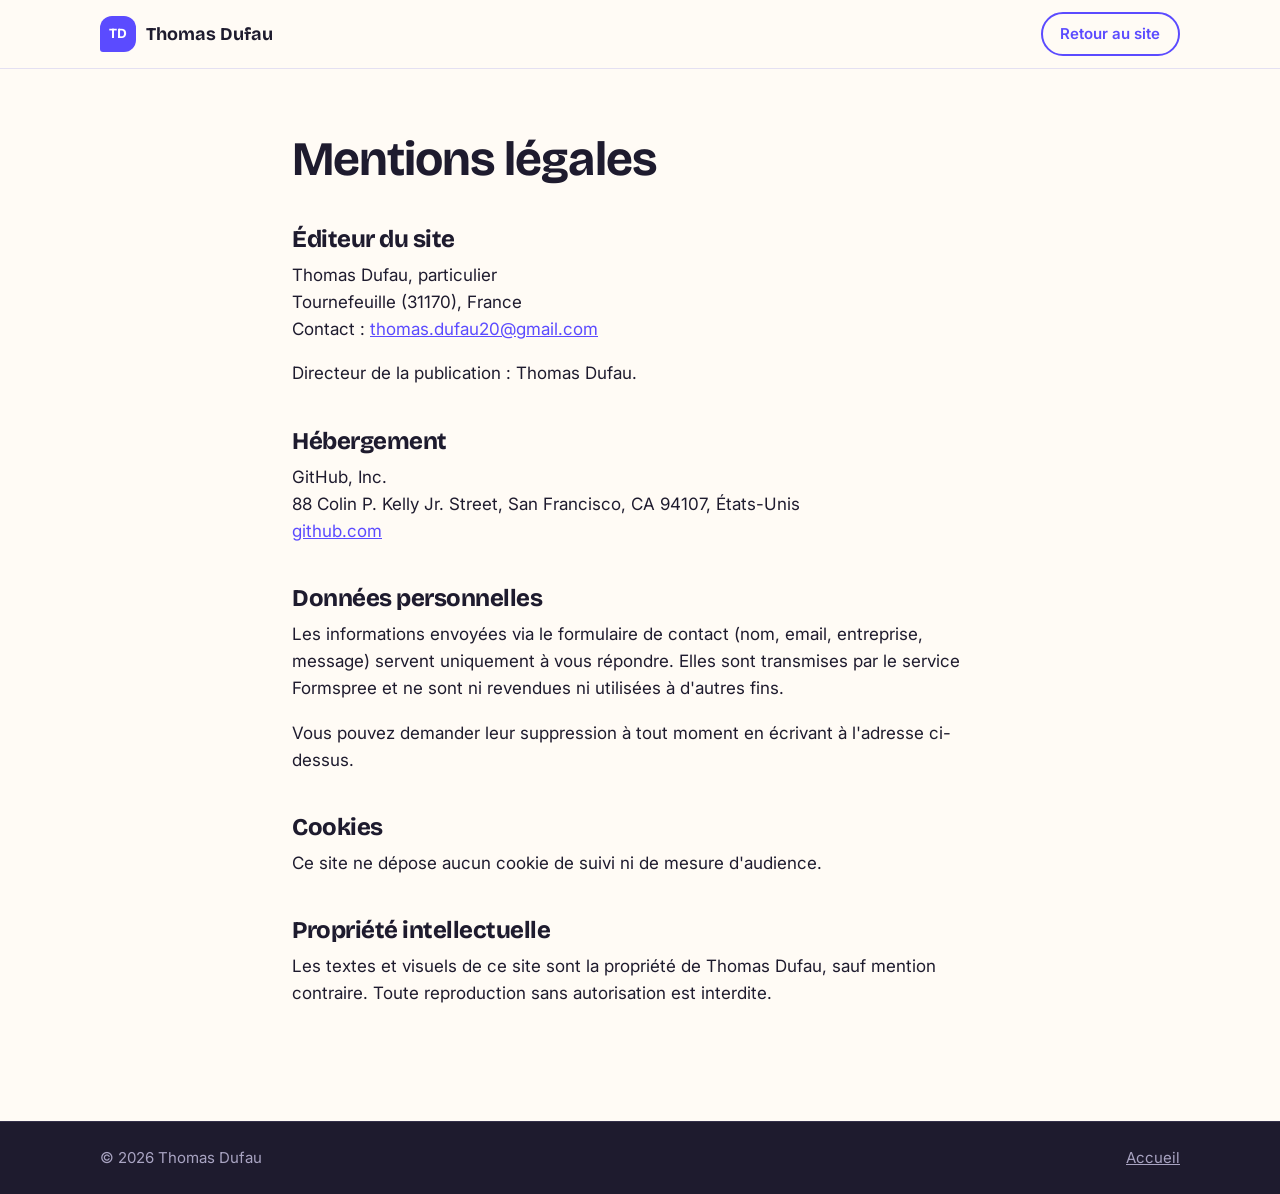
==== mentions-legales.html @ a2beb35a "Première version du portfolio" ====
<!DOCTYPE html>
<html lang="fr">
<head>
  <meta charset="UTF-8">
  <meta name="viewport" content="width=device-width, initial-scale=1.0">
  <title>Mentions légales · Thomas Dufau</title>
  <meta name="robots" content="noindex">
  <link rel="preconnect" href="https://fonts.googleapis.com">
  <link rel="preconnect" href="https://fonts.gstatic.com" crossorigin>
  <link href="https://fonts.googleapis.com/css2?family=Bricolage+Grotesque:opsz,wght@12..96,400..800&family=Inter:wght@400;500;600&display=swap" rel="stylesheet">
  <link rel="stylesheet" href="style.css">
</head>
<body>

  <header class="site-header">
    <div class="wrap header-inner">
      <a class="logo" href="index.html">
        <span class="logo-mark" aria-hidden="true">TD</span>
        <span class="logo-name">Thomas Dufau</span>
      </a>
      <a class="btn btn-small btn-ghost" href="index.html">Retour au site</a>
    </div>
  </header>

  <main class="legal">
    <div class="wrap">
      <h1>Mentions légales</h1>

      <h2>Éditeur du site</h2>
      <p>Thomas Dufau, particulier<br>
      Tournefeuille (31170), France<br>
      Contact : <a href="mailto:thomas.dufau20@gmail.com">thomas.dufau20@gmail.com</a></p>
      <p>Directeur de la publication : Thomas Dufau.</p>

      <h2>Hébergement</h2>
      <p>GitHub, Inc.<br>
      88 Colin P. Kelly Jr. Street, San Francisco, CA 94107, États-Unis<br>
      <a href="https://github.com" target="_blank" rel="noopener">github.com</a></p>

      <h2>Données personnelles</h2>
      <p>Les informations envoyées via le formulaire de contact (nom, email, entreprise, message) servent uniquement à vous répondre. Elles sont transmises par le service Formspree et ne sont ni revendues ni utilisées à d'autres fins.</p>
      <p>Vous pouvez demander leur suppression à tout moment en écrivant à l'adresse ci-dessus.</p>

      <h2>Cookies</h2>
      <p>Ce site ne dépose aucun cookie de suivi ni de mesure d'audience.</p>

      <h2>Propriété intellectuelle</h2>
      <p>Les textes et visuels de ce site sont la propriété de Thomas Dufau, sauf mention contraire. Toute reproduction sans autorisation est interdite.</p>
    </div>
  </main>

  <footer class="site-footer">
    <div class="wrap footer-inner">
      <p>© 2026 Thomas Dufau</p>
      <a href="index.html">Accueil</a>
    </div>
  </footer>

</body>
</html>
---- style.css ----
/* =========================================
   1. Variables : couleurs, polices, tailles
   ========================================= */
:root {
  --fond: #FFFBF5;
  --fond-teinte: #F3F0FF;
  --encre: #1E1B2E;
  --encre-douce: #514D66;
  --violet: #5B4BFF;
  --violet-fonce: #4535E0;
  --corail: #FF6B5B;
  --soleil: #FFC93C;
  --turquoise: #2EC4B6;
  --trait: #E4E0F2;

  --police-titre: "Bricolage Grotesque", "Avenir Next", system-ui, sans-serif;
  --police-texte: "Inter", system-ui, -apple-system, sans-serif;

  --largeur: 1120px;
  --rayon: 14px;
}

/* =========================================
   2. Bases
   ========================================= */
*, *::before, *::after { box-sizing: border-box; }

html { scroll-behavior: smooth; scroll-padding-top: 5rem; }

body {
  margin: 0;
  background: var(--fond);
  color: var(--encre);
  font-family: var(--police-texte);
  font-size: 1.0625rem;
  line-height: 1.6;
  -webkit-font-smoothing: antialiased;
}

h1, h2, h3, h4 {
  font-family: var(--police-titre);
  line-height: 1.1;
  margin: 0 0 0.5em;
}

h2 {
  font-size: clamp(2rem, 4vw, 2.75rem);
  font-weight: 750;
  letter-spacing: -0.02em;
  margin-bottom: 1.25em;
}

p { margin: 0 0 1em; }

a { color: var(--violet); }

img { max-width: 100%; display: block; }

:focus-visible {
  outline: 3px solid var(--violet);
  outline-offset: 3px;
  border-radius: 4px;
}

.wrap {
  width: 100%;
  max-width: var(--largeur);
  margin: 0 auto;
  padding: 0 1.25rem;
}

.visually-hidden {
  position: absolute;
  width: 1px; height: 1px;
  overflow: hidden;
  clip: rect(0 0 0 0);
  white-space: nowrap;
}

.skip-link {
  position: absolute;
  left: 1rem; top: -3rem;
  background: var(--encre);
  color: #fff;
  padding: 0.5rem 1rem;
  border-radius: 8px;
  z-index: 100;
}
.skip-link:focus { top: 1rem; }

/* =========================================
   3. Boutons
   ========================================= */
.btn {
  display: inline-block;
  background: var(--violet);
  color: #fff;
  font-family: var(--police-texte);
  font-weight: 600;
  font-size: 1rem;
  text-decoration: none;
  padding: 0.85rem 1.5rem;
  border: 2px solid var(--violet);
  border-radius: 999px;
  cursor: pointer;
  transition: background 0.2s, color 0.2s;
}
.btn:hover { background: var(--violet-fonce); border-color: var(--violet-fonce); }

.btn-ghost { background: transparent; color: var(--violet); }
.btn-ghost:hover { background: var(--violet); color: #fff; }

.btn-small { padding: 0.5rem 1.1rem; font-size: 0.9375rem; }

/* =========================================
   4. En-tête et menu
   ========================================= */
.site-header {
  position: sticky;
  top: 0;
  z-index: 50;
  background: rgba(255, 251, 245, 0.92);
  backdrop-filter: blur(8px);
  border-bottom: 1px solid var(--trait);
}

.header-inner {
  display: flex;
  align-items: center;
  justify-content: space-between;
  height: 4.25rem;
}

.logo {
  display: flex;
  align-items: center;
  gap: 0.6rem;
  text-decoration: none;
  color: var(--encre);
  font-family: var(--police-titre);
  font-weight: 700;
  font-size: 1.125rem;
}

.logo-mark {
  display: grid;
  place-items: center;
  width: 2.25rem; height: 2.25rem;
  background: var(--violet);
  color: #fff;
  font-size: 0.875rem;
  border-radius: 12px 12px 12px 3px; /* forme de bulle */
}

.nav { display: flex; align-items: center; gap: 1.75rem; }
.nav a:not(.btn) {
  color: var(--encre);
  text-decoration: none;
  font-weight: 500;
  font-size: 0.9375rem;
}
.nav a:not(.btn):hover { color: var(--violet); }

.nav-toggle { display: none; }

/* =========================================
   5. Accueil (hero)
   ========================================= */
.hero { padding: 5rem 0 6rem; overflow: hidden; }

.hero-inner {
  display: grid;
  grid-template-columns: 1.25fr 1fr;
  gap: 3rem;
  align-items: center;
}

.hero-intro {
  font-weight: 500;
  color: var(--encre-douce);
}

.hero h1 {
  font-size: clamp(2.6rem, 6vw, 4.5rem);
  font-weight: 800;
  letter-spacing: -0.035em;
  line-height: 1.02;
  margin-bottom: 1.5rem;
  max-width: 14ch;
}

.hero-sub {
  font-size: 1.1875rem;
  color: var(--encre-douce);
  max-width: 34rem;
  margin-bottom: 2rem;
}

.hero-actions { display: flex; flex-wrap: wrap; gap: 0.75rem; }

/* Les bulles de chiffres : l'élément marquant du site */
.bubbles {
  list-style: none;
  margin: 0;
  padding: 0;
  display: grid;
  grid-template-columns: 1fr 1fr;
  gap: 1.1rem;
}

/* Chaque bulle a 3 mouvements indépendants :
   - scale : l'apparition au chargement (pop)
   - translate : le flottement léger quand la page est immobile (float)
   - rotate : l'angle de base + la rotation pilotée par le scroll (script.js) */
.bubble {
  --angle: 0deg;    /* inclinaison de départ */
  --decalage: 0rem; /* décalage vertical de départ */
  --sens: 1;        /* sens de rotation au scroll : 1 ou -1 */
  position: relative;
  padding: 1.4rem 1.4rem 1.5rem;
  font-weight: 500;
  font-size: 1rem;
  line-height: 1.35;
  border-radius: 26px 26px 26px 6px;
  translate: 0 var(--decalage);
  rotate: calc(var(--angle) + var(--scroll-rotation, 0deg) * var(--sens));
  animation:
    pop 0.55s cubic-bezier(.2, 1.4, .4, 1) both,
    float 5s ease-in-out infinite alternate;
}

.bubble strong {
  display: block;
  font-family: var(--police-titre);
  font-size: clamp(2.5rem, 5vw, 3.5rem);
  font-weight: 800;
  line-height: 1;
  letter-spacing: -0.03em;
  margin-bottom: 0.35rem;
}

/* Le 2e délai concerne le flottement : décalé pour que les bulles ne bougent pas en même temps */
.bubble-violet { background: var(--violet); color: #fff; --angle: -3deg; animation-delay: 0.15s, 0s; }
.bubble-sun    { background: var(--soleil); color: var(--encre); --angle: 2deg; --decalage: 1.75rem; --sens: -1; border-radius: 26px 26px 6px 26px; animation-delay: 0.3s, -1.8s; }
.bubble-coral  { background: var(--corail); color: var(--encre); --angle: 2.5deg; --sens: -1; animation-delay: 0.45s, -3.1s; }
.bubble-teal   { background: var(--turquoise); color: var(--encre); --angle: -2deg; --decalage: 1.75rem; border-radius: 26px 26px 6px 26px; animation-delay: 0.6s, -4.2s; }

@keyframes pop {
  from { opacity: 0; scale: 0.6; }
  to   { opacity: 1; scale: 1; }
}

@keyframes float {
  from { translate: 0 var(--decalage); }
  to   { translate: 0 calc(var(--decalage) - 10px); }
}

/* =========================================
   6. Sections
   ========================================= */
.section { padding: 6rem 0; }
.section-tint { background: var(--fond-teinte); }

/* À propos */
.about {
  display: grid;
  grid-template-columns: 280px 1fr;
  gap: 4rem;
  align-items: start;
}

.about-photo {
  aspect-ratio: 1;
  padding: 18px;
  background: var(--soleil);
  border-radius: 40px 40px 40px 8px; /* forme de bulle, comme dans l'accueil */
  transform: rotate(-2deg);
}
.about-photo img {
  width: 100%;
  height: 100%;
  object-fit: cover;
  border-radius: 50%;
  transform: rotate(2deg);
}

.about-text { max-width: 38rem; }
.about-text h2 { margin-bottom: 0.75em; }

/* Compétences */
.skills {
  display: grid;
  grid-template-columns: repeat(3, 1fr);
  gap: 3rem;
}

.skill-group h3 {
  display: flex;
  align-items: center;
  gap: 0.6rem;
  font-size: 1.375rem;
  font-weight: 700;
  margin-bottom: 1rem;
}
.skill-group h3:not(:first-child) { margin-top: 2rem; }

.skill-group ul { list-style: none; margin: 0; padding: 0; }
.skill-group ul:not(.tags) li {
  padding: 0.6rem 0;
  border-bottom: 1px solid var(--trait);
}

.dot {
  width: 0.85rem; height: 0.85rem;
  border-radius: 50% 50% 50% 2px;
  flex-shrink: 0;
}
.dot-violet { background: var(--violet); }
.dot-coral  { background: var(--corail); }
.dot-teal   { background: var(--turquoise); }
.dot-sun    { background: var(--soleil); }

.tags { display: flex; flex-wrap: wrap; gap: 0.5rem; }
.tags li {
  background: #fff;
  border: 1px solid var(--trait);
  padding: 0.35rem 0.9rem;
  border-radius: 999px;
  font-weight: 500;
  font-size: 0.9375rem;
}

/* Réalisations (en attente) */
.empty-state {
  border: 2px dashed var(--trait);
  border-radius: 28px 28px 28px 6px;
  padding: 3rem 2rem;
  text-align: center;
}
.empty-state p { color: var(--encre-douce); margin-bottom: 0.4rem; }
.empty-state p:first-child { font-family: var(--police-titre); font-size: 1.5rem; font-weight: 700; color: var(--encre); }
.empty-state .btn { margin-top: 1.25rem; }

/* Parcours */
.timeline-grid {
  display: grid;
  grid-template-columns: 1.4fr 1fr;
  gap: 4rem;
}

.timeline-title {
  font-size: 1.5rem;
  font-weight: 700;
  margin-bottom: 1.5rem;
}

.timeline {
  list-style: none;
  margin: 0;
  padding: 0 0 0 1.75rem;
  border-left: 3px solid var(--trait);
}

.timeline > li { position: relative; padding-bottom: 2.25rem; }
.timeline > li:last-child { padding-bottom: 0; }

.timeline > li::before {
  content: "";
  position: absolute;
  left: calc(-1.75rem - 9px);
  top: 0.3rem;
  width: 15px; height: 15px;
  background: var(--violet);
  border: 3px solid var(--fond-teinte);
  border-radius: 50%;
}
.timeline > li:first-child::before { background: var(--corail); }

.timeline-date {
  font-size: 0.875rem;
  font-weight: 600;
  color: var(--violet);
  margin-bottom: 0.25rem;
}

.timeline h4 { font-size: 1.25rem; font-weight: 700; margin-bottom: 0.2rem; }

.timeline-org { color: var(--encre-douce); margin-bottom: 0.6rem; }

.timeline ul { margin: 0; padding-left: 1.1rem; color: var(--encre-douce); font-size: 0.975rem; }
.timeline ul li { margin-bottom: 0.25rem; }

/* Contact */
.contact { background: var(--encre); color: #fff; }

.contact-inner {
  display: grid;
  grid-template-columns: 1fr 1.1fr;
  gap: 4rem;
  align-items: start;
}

.contact h2 { color: #fff; margin-bottom: 0.6em; }
.contact-text p { color: #CFCBE3; font-size: 1.125rem; max-width: 26rem; }

.contact-links { list-style: none; padding: 0; margin: 2rem 0 0; }
.contact-links li { margin-bottom: 0.75rem; }
.contact-links a { color: var(--soleil); font-weight: 600; }

.contact-form {
  background: #fff;
  color: var(--encre);
  padding: 2rem;
  border-radius: 28px 28px 28px 6px;
}

.field { margin-bottom: 1.1rem; }
.field label { display: block; font-weight: 600; font-size: 0.9375rem; margin-bottom: 0.35rem; }
.optional { font-weight: 400; color: var(--encre-douce); }

.field input,
.field textarea {
  width: 100%;
  font: inherit;
  color: var(--encre);
  background: var(--fond);
  border: 2px solid var(--trait);
  border-radius: 10px;
  padding: 0.7rem 0.85rem;
}
.field input:focus,
.field textarea:focus { outline: none; border-color: var(--violet); }

.form-status { margin: 1rem 0 0; font-weight: 600; }
.form-status.ok { color: #13897E; }
.form-status.erreur { color: #D23B2B; }

/* Pied de page */
.site-footer { background: var(--encre); color: #A9A4C2; border-top: 1px solid #34304A; }
.footer-inner {
  display: flex;
  justify-content: space-between;
  align-items: center;
  padding-top: 1.5rem;
  padding-bottom: 1.5rem;
  font-size: 0.9375rem;
}
.footer-inner p { margin: 0; }
.footer-inner a { color: #A9A4C2; }

/* =========================================
   7. Mentions légales (page secondaire)
   ========================================= */
.legal { padding: 4rem 0 6rem; }
.legal .wrap { max-width: 46rem; }
.legal h1 { font-size: clamp(2.2rem, 5vw, 3rem); letter-spacing: -0.02em; margin-bottom: 1.5rem; }
.legal h2 { font-size: 1.5rem; margin: 2.5rem 0 0.6rem; }

/* =========================================
   8. Tablette et mobile
   ========================================= */
@media (max-width: 900px) {
  .hero { padding: 3rem 0 4.5rem; }
  .hero-inner { grid-template-columns: 1fr; gap: 3rem; }
  .bubbles { max-width: 30rem; }
  .about { grid-template-columns: 1fr; gap: 2rem; }
  .about-photo { width: 200px; padding: 14px; }
  .skills { grid-template-columns: 1fr 1fr; }
  .timeline-grid { grid-template-columns: 1fr; gap: 3rem; }
  .contact-inner { grid-template-columns: 1fr; gap: 2.5rem; }
}

@media (max-width: 760px) {
  .nav-toggle {
    display: grid;
    place-items: center;
    width: 2.75rem; height: 2.75rem;
    background: none;
    border: 0;
    cursor: pointer;
  }
  .nav-toggle-bar,
  .nav-toggle-bar::before,
  .nav-toggle-bar::after {
    display: block;
    width: 22px; height: 2px;
    background: var(--encre);
    border-radius: 2px;
    transition: transform 0.2s;
  }
  .nav-toggle-bar { position: relative; }
  .nav-toggle-bar::before,
  .nav-toggle-bar::after { content: ""; position: absolute; left: 0; }
  .nav-toggle-bar::before { top: -7px; }
  .nav-toggle-bar::after { top: 7px; }

  .nav-toggle[aria-expanded="true"] .nav-toggle-bar { background: transparent; }
  .nav-toggle[aria-expanded="true"] .nav-toggle-bar::before { transform: translateY(7px) rotate(45deg); }
  .nav-toggle[aria-expanded="true"] .nav-toggle-bar::after { transform: translateY(-7px) rotate(-45deg); }

  .nav {
    display: none;
    position: absolute;
    top: 4.25rem; left: 0; right: 0;
    flex-direction: column;
    align-items: flex-start;
    gap: 0;
    background: var(--fond);
    border-bottom: 1px solid var(--trait);
    padding: 0.5rem 1.25rem 1.25rem;
  }
  .nav.is-open { display: flex; }
  .nav a:not(.btn) { padding: 0.8rem 0; width: 100%; font-size: 1.0625rem; }
  .nav .btn { margin-top: 0.75rem; }

  .section { padding: 4.5rem 0; }
  .skills { grid-template-columns: 1fr; gap: 2.25rem; }
  .contact-form { padding: 1.5rem; }
  .footer-inner { flex-direction: column; gap: 0.5rem; }
}

@media (max-width: 420px) {
  .bubble { padding: 1.1rem 1rem 1.2rem; font-size: 0.9375rem; }
}

/* Respect des préférences « réduire les animations » */
@media (prefers-reduced-motion: reduce) {
  html { scroll-behavior: auto; }
  .bubble { animation: none; rotate: var(--angle); }
}
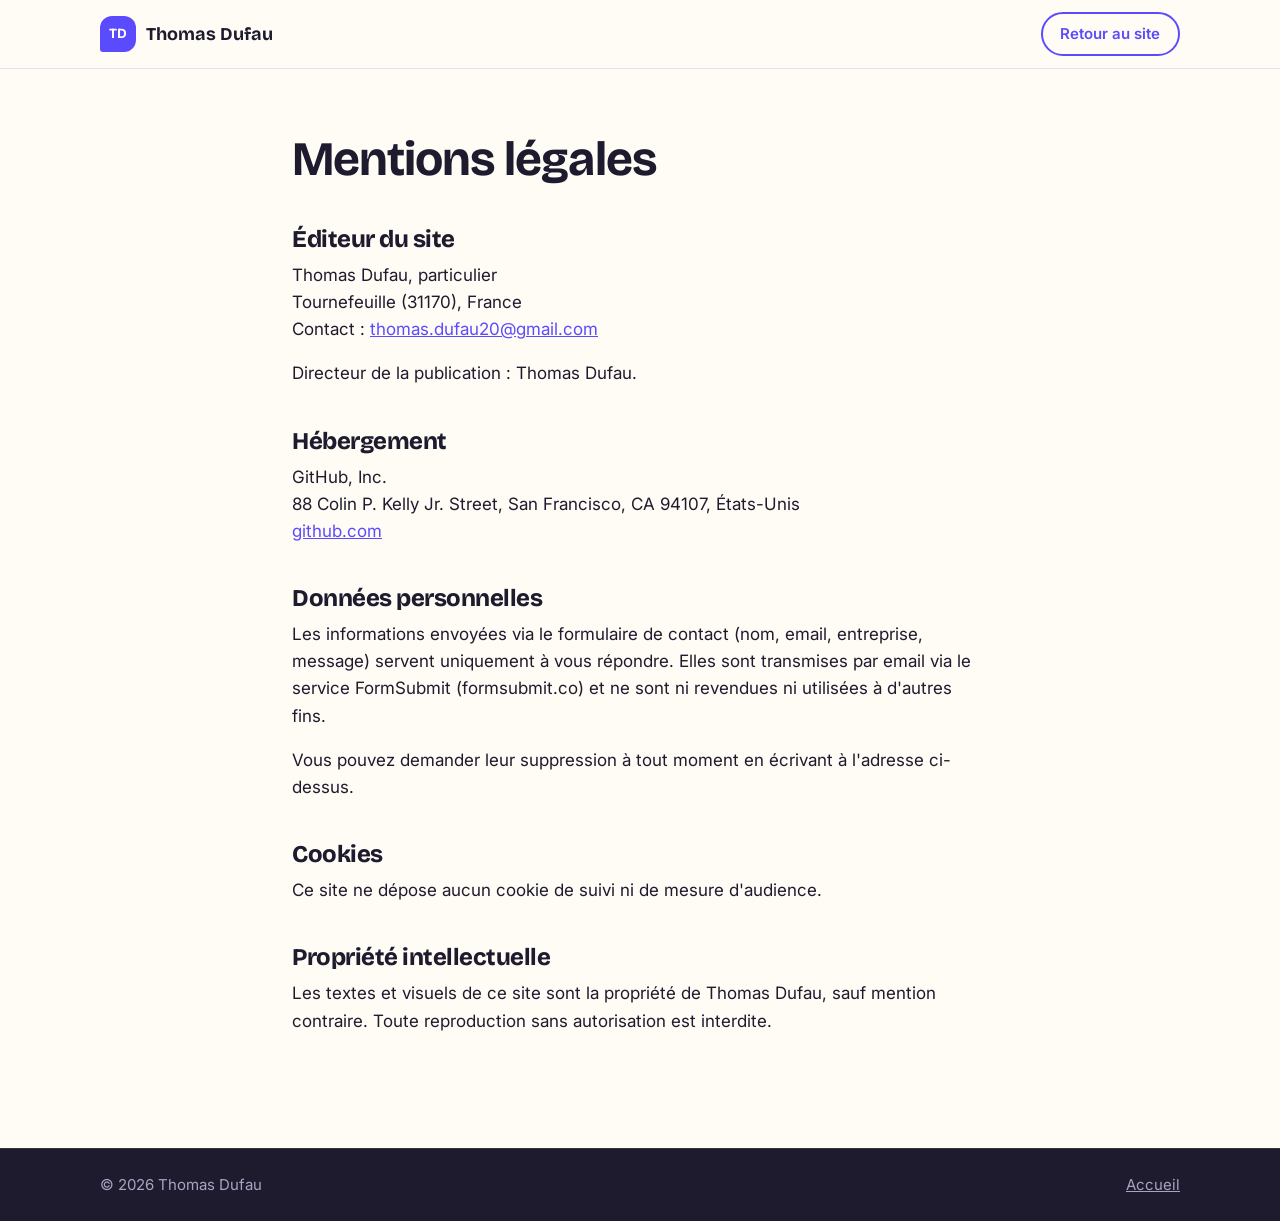
==== commit df4afc2a: "CV, textes, outils, LinkedIn et formulaire par email - Ajout du CV PDF (titre : Chef de projet Commu" ====
--- a/mentions-legales.html
+++ b/mentions-legales.html
@@ -38,7 +38,7 @@
       <a href="https://github.com" target="_blank" rel="noopener">github.com</a></p>
 
       <h2>Données personnelles</h2>
-      <p>Les informations envoyées via le formulaire de contact (nom, email, entreprise, message) servent uniquement à vous répondre. Elles sont transmises par le service Formspree et ne sont ni revendues ni utilisées à d'autres fins.</p>
+      <p>Les informations envoyées via le formulaire de contact (nom, email, entreprise, message) servent uniquement à vous répondre. Elles sont transmises par email via le service FormSubmit (formsubmit.co) et ne sont ni revendues ni utilisées à d'autres fins.</p>
       <p>Vous pouvez demander leur suppression à tout moment en écrivant à l'adresse ci-dessus.</p>
 
       <h2>Cookies</h2>
--- a/style.css
+++ b/style.css
@@ -286,6 +286,7 @@
 
 .about-text { max-width: 38rem; }
 .about-text h2 { margin-bottom: 0.75em; }
+.about-text strong { font-weight: 650; }
 
 /* Compétences */
 .skills {
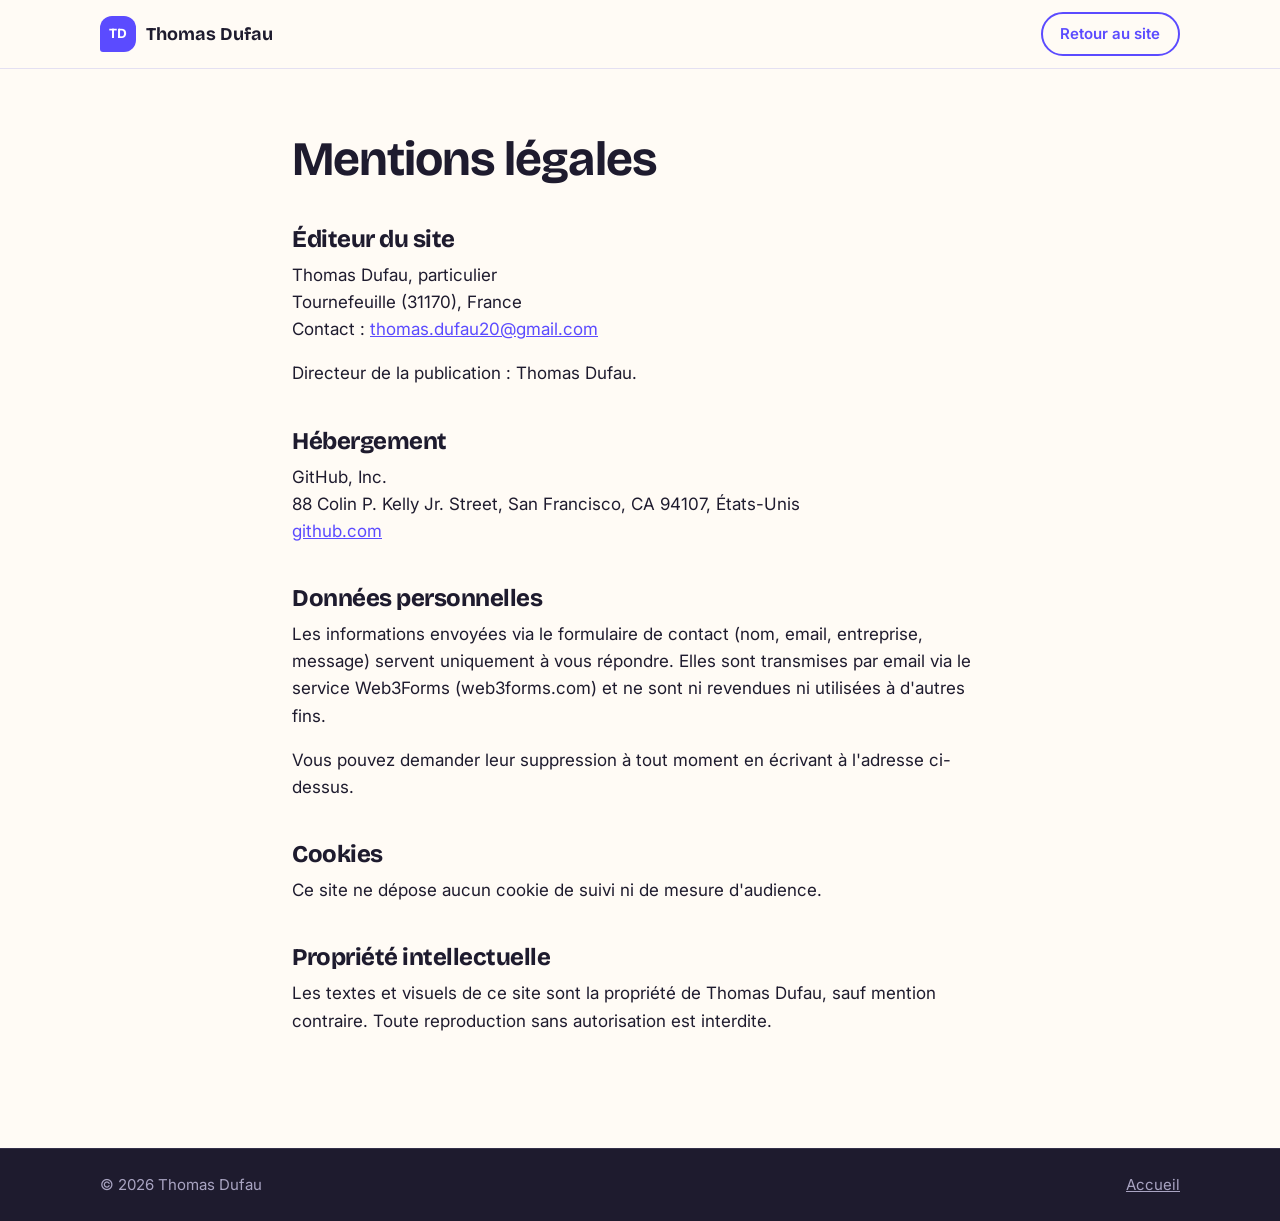
==== commit 0aae5c19: "Formulaire : passage de FormSubmit (hors service) à Web3Forms Co-Authored-By: Claude Opus 5.5 <norep" ====
--- a/mentions-legales.html
+++ b/mentions-legales.html
@@ -38,7 +38,7 @@
       <a href="https://github.com" target="_blank" rel="noopener">github.com</a></p>
 
       <h2>Données personnelles</h2>
-      <p>Les informations envoyées via le formulaire de contact (nom, email, entreprise, message) servent uniquement à vous répondre. Elles sont transmises par email via le service FormSubmit (formsubmit.co) et ne sont ni revendues ni utilisées à d'autres fins.</p>
+      <p>Les informations envoyées via le formulaire de contact (nom, email, entreprise, message) servent uniquement à vous répondre. Elles sont transmises par email via le service Web3Forms (web3forms.com) et ne sont ni revendues ni utilisées à d'autres fins.</p>
       <p>Vous pouvez demander leur suppression à tout moment en écrivant à l'adresse ci-dessus.</p>
 
       <h2>Cookies</h2>
--- a/style.css
+++ b/style.css
@@ -404,9 +404,13 @@
 .contact h2 { color: #fff; margin-bottom: 0.6em; }
 .contact-text p { color: #CFCBE3; font-size: 1.125rem; max-width: 26rem; }
 
-.contact-links { list-style: none; padding: 0; margin: 2rem 0 0; }
-.contact-links li { margin-bottom: 0.75rem; }
-.contact-links a { color: var(--soleil); font-weight: 600; }
+.contact-links { display: flex; flex-wrap: wrap; gap: 0.75rem; margin-top: 2rem; }
+
+/* Boutons adaptés au fond sombre de la section contact */
+.btn-sun { background: var(--soleil); border-color: var(--soleil); color: var(--encre); }
+.btn-sun:hover { background: #FFD966; border-color: #FFD966; }
+.btn-ghost-light { background: transparent; border-color: #fff; color: #fff; }
+.btn-ghost-light:hover { background: #fff; color: var(--encre); }
 
 .contact-form {
   background: #fff;
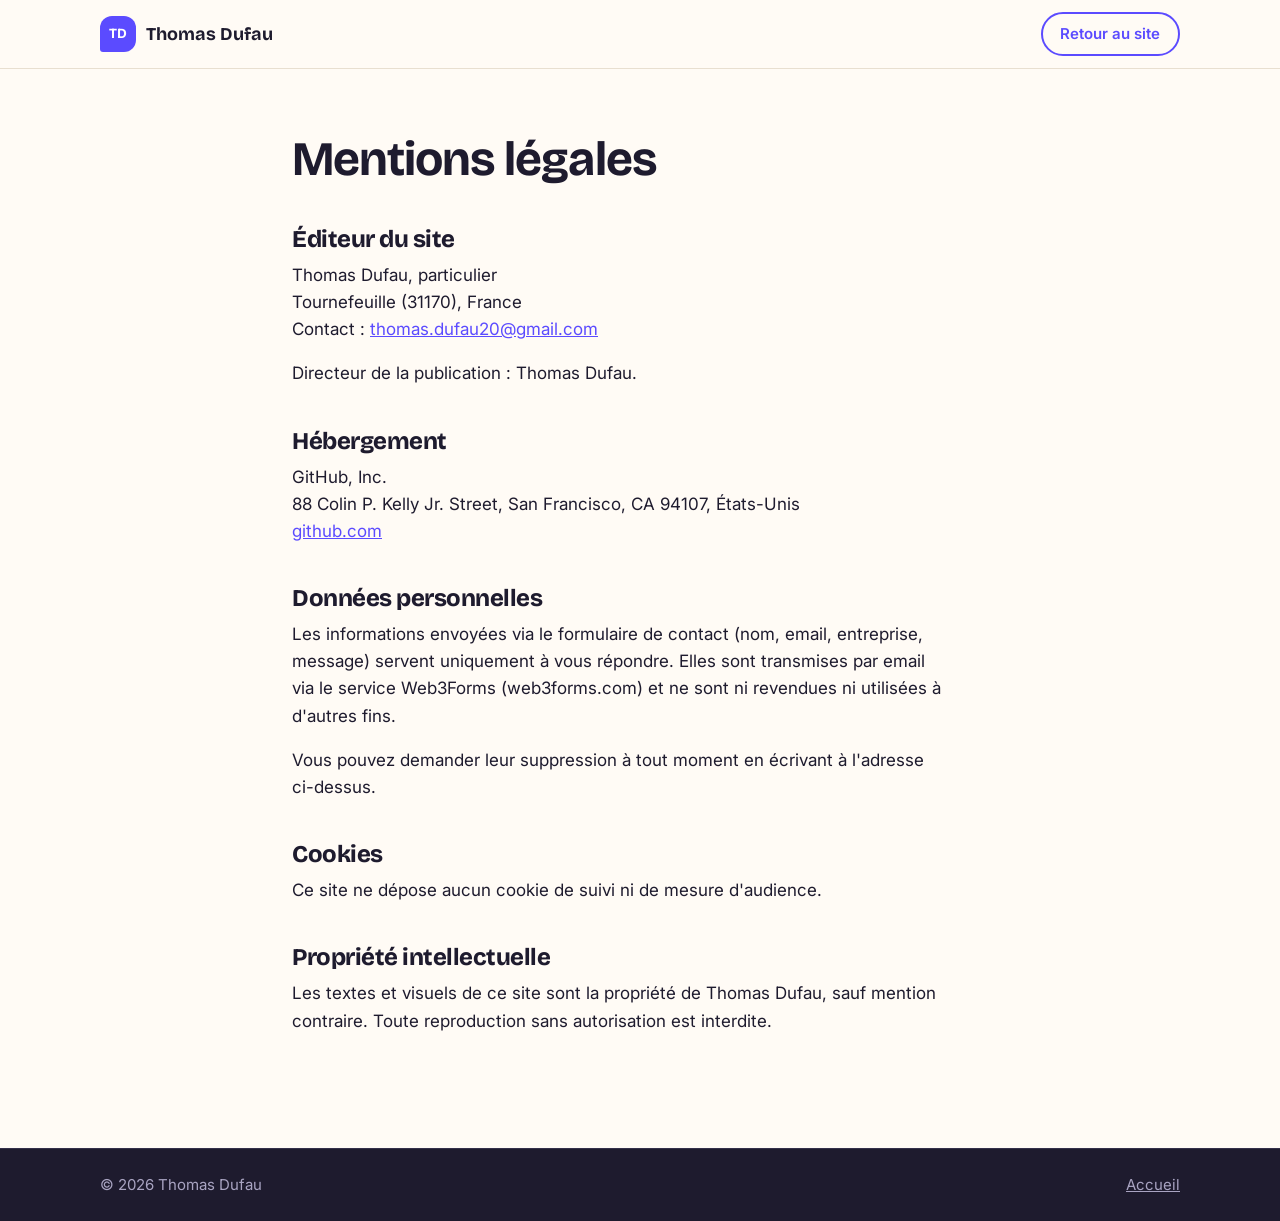
==== commit 0dc52152: "Passe UI/UX : formulaire actif et validé, menu accessible, contrastes, rubrique active - Clé Web3For" ====
--- a/mentions-legales.html
+++ b/mentions-legales.html
@@ -5,10 +5,16 @@
   <meta name="viewport" content="width=device-width, initial-scale=1.0">
   <title>Mentions légales · Thomas Dufau</title>
   <meta name="robots" content="noindex">
+
+  <!-- Icône d'onglet (favicon) -->
+  <link rel="icon" href="favicon.svg" type="image/svg+xml">
+  <link rel="icon" href="favicon-32.png" sizes="32x32" type="image/png">
+  <link rel="apple-touch-icon" href="apple-touch-icon.png">
+  <meta name="theme-color" content="#5B4BFF">
   <link rel="preconnect" href="https://fonts.googleapis.com">
   <link rel="preconnect" href="https://fonts.gstatic.com" crossorigin>
   <link href="https://fonts.googleapis.com/css2?family=Bricolage+Grotesque:opsz,wght@12..96,400..800&family=Inter:wght@400;500;600&display=swap" rel="stylesheet">
-  <link rel="stylesheet" href="style.css">
+  <link rel="stylesheet" href="style.css?v=202611221200">
 </head>
 <body>
 
--- a/style.css
+++ b/style.css
@@ -3,7 +3,7 @@
    ========================================= */
 :root {
   --fond: #FFFBF5;
-  --fond-teinte: #F3F0FF;
+  --fond-teinte: #F6EFE3;
   --encre: #1E1B2E;
   --encre-douce: #514D66;
   --violet: #5B4BFF;
@@ -11,7 +11,10 @@
   --corail: #FF6B5B;
   --soleil: #FFC93C;
   --turquoise: #2EC4B6;
-  --trait: #E4E0F2;
+  --trait: #E8DFD0;
+  --trait-champ: #857D93; /* bord des champs : contraste 3:1 minimum */
+  --erreur: #B42318;
+  --succes: #0F766E;
 
   --police-titre: "Bricolage Grotesque", "Avenir Next", system-ui, sans-serif;
   --police-texte: "Inter", system-ui, -apple-system, sans-serif;
@@ -41,6 +44,7 @@
   font-family: var(--police-titre);
   line-height: 1.1;
   margin: 0 0 0.5em;
+  text-wrap: balance; /* évite un mot tout seul en fin de titre */
 }
 
 h2 {
@@ -50,7 +54,7 @@
   margin-bottom: 1.25em;
 }
 
-p { margin: 0 0 1em; }
+p { margin: 0 0 1em; text-wrap: pretty; }
 
 a { color: var(--violet); }
 
@@ -103,9 +107,11 @@
   border: 2px solid var(--violet);
   border-radius: 999px;
   cursor: pointer;
-  transition: background 0.2s, color 0.2s;
+  transition: background 0.2s, color 0.2s, border-color 0.2s, transform 0.15s;
 }
 .btn:hover { background: var(--violet-fonce); border-color: var(--violet-fonce); }
+.btn:active { transform: scale(0.97); }
+.btn[disabled] { opacity: 0.7; cursor: progress; transform: none; }
 
 .btn-ghost { background: transparent; color: var(--violet); }
 .btn-ghost:hover { background: var(--violet); color: #fff; }
@@ -158,8 +164,13 @@
   text-decoration: none;
   font-weight: 500;
   font-size: 0.9375rem;
+  text-underline-offset: 0.35em;
+  text-decoration-thickness: 2px;
+  transition: color 0.2s;
 }
 .nav a:not(.btn):hover { color: var(--violet); }
+/* Rubrique en cours de lecture (mise à jour par script.js) */
+.nav a[aria-current="true"] { color: var(--violet); text-decoration: underline; }
 
 .nav-toggle { display: none; }
 
@@ -175,18 +186,34 @@
   align-items: center;
 }
 
-.hero-intro {
-  font-weight: 500;
-  color: var(--encre-douce);
-}
-
-.hero h1 {
-  font-size: clamp(2.6rem, 6vw, 4.5rem);
+.hero-title { margin-bottom: 1.5rem; }
+
+.hero-name {
+  display: block;
+  font-size: clamp(2.75rem, 6.5vw, 5rem);
   font-weight: 800;
   letter-spacing: -0.035em;
-  line-height: 1.02;
-  margin-bottom: 1.5rem;
-  max-width: 14ch;
+  line-height: 1;
+}
+
+.hero-role {
+  display: block;
+  margin-top: 0.6rem;
+  font-size: clamp(1.375rem, 2.6vw, 1.875rem);
+  font-weight: 700;
+  letter-spacing: -0.015em;
+  color: var(--violet);
+}
+
+.hero-promise {
+  font-family: var(--police-titre);
+  font-size: clamp(1.25rem, 2.2vw, 1.5rem);
+  font-weight: 600;
+  line-height: 1.3;
+  letter-spacing: -0.01em;
+  max-width: 30ch;
+  text-wrap: balance;
+  margin-bottom: 1rem;
 }
 
 .hero-sub {
@@ -208,9 +235,8 @@
   gap: 1.1rem;
 }
 
-/* Chaque bulle a 3 mouvements indépendants :
+/* Chaque bulle a 2 mouvements indépendants :
    - scale : l'apparition au chargement (pop)
-   - translate : le flottement léger quand la page est immobile (float)
    - rotate : l'angle de base + la rotation pilotée par le scroll (script.js) */
 .bubble {
   --angle: 0deg;    /* inclinaison de départ */
@@ -224,9 +250,7 @@
   border-radius: 26px 26px 26px 6px;
   translate: 0 var(--decalage);
   rotate: calc(var(--angle) + var(--scroll-rotation, 0deg) * var(--sens));
-  animation:
-    pop 0.55s cubic-bezier(.2, 1.4, .4, 1) both,
-    float 5s ease-in-out infinite alternate;
+  animation: pop 0.55s cubic-bezier(.2, 1.4, .4, 1) both;
 }
 
 .bubble strong {
@@ -239,21 +263,16 @@
   margin-bottom: 0.35rem;
 }
 
-/* Le 2e délai concerne le flottement : décalé pour que les bulles ne bougent pas en même temps */
-.bubble-violet { background: var(--violet); color: #fff; --angle: -3deg; animation-delay: 0.15s, 0s; }
-.bubble-sun    { background: var(--soleil); color: var(--encre); --angle: 2deg; --decalage: 1.75rem; --sens: -1; border-radius: 26px 26px 6px 26px; animation-delay: 0.3s, -1.8s; }
-.bubble-coral  { background: var(--corail); color: var(--encre); --angle: 2.5deg; --sens: -1; animation-delay: 0.45s, -3.1s; }
-.bubble-teal   { background: var(--turquoise); color: var(--encre); --angle: -2deg; --decalage: 1.75rem; border-radius: 26px 26px 6px 26px; animation-delay: 0.6s, -4.2s; }
+.bubble-violet { background: var(--violet); color: #fff; --angle: -3deg; animation-delay: 0.15s; }
+.bubble-sun    { background: var(--soleil); color: var(--encre); --angle: 2deg; --decalage: 1.75rem; --sens: -1; border-radius: 26px 26px 6px 26px; animation-delay: 0.3s; }
+.bubble-coral  { background: var(--corail); color: var(--encre); --angle: 2.5deg; --sens: -1; animation-delay: 0.45s; }
+.bubble-teal   { background: var(--turquoise); color: var(--encre); --angle: -2deg; --decalage: 1.75rem; border-radius: 26px 26px 6px 26px; animation-delay: 0.6s; }
 
 @keyframes pop {
   from { opacity: 0; scale: 0.6; }
   to   { opacity: 1; scale: 1; }
 }
 
-@keyframes float {
-  from { translate: 0 var(--decalage); }
-  to   { translate: 0 calc(var(--decalage) - 10px); }
-}
 
 /* =========================================
    6. Sections
@@ -270,18 +289,20 @@
 }
 
 .about-photo {
+  /* Même mouvement que les bulles de l'accueil : rotation au scroll */
+  --angle: -2deg;
   aspect-ratio: 1;
   padding: 18px;
   background: var(--soleil);
   border-radius: 40px 40px 40px 8px; /* forme de bulle, comme dans l'accueil */
-  transform: rotate(-2deg);
+  rotate: calc(var(--angle) + var(--scroll-rotation, 0deg));
 }
 .about-photo img {
   width: 100%;
   height: 100%;
   object-fit: cover;
   border-radius: 50%;
-  transform: rotate(2deg);
+  rotate: 2deg;
 }
 
 .about-text { max-width: 38rem; }
@@ -331,16 +352,73 @@
   font-size: 0.9375rem;
 }
 
-/* Réalisations (en attente) */
-.empty-state {
-  border: 2px dashed var(--trait);
-  border-radius: 28px 28px 28px 6px;
-  padding: 3rem 2rem;
-  text-align: center;
-}
-.empty-state p { color: var(--encre-douce); margin-bottom: 0.4rem; }
-.empty-state p:first-child { font-family: var(--police-titre); font-size: 1.5rem; font-weight: 700; color: var(--encre); }
-.empty-state .btn { margin-top: 1.25rem; }
+/* Réalisations : cartes projet */
+.projects { display: grid; gap: 2rem; }
+
+.project {
+  display: grid;
+  grid-template-columns: 1.6fr 1fr;
+  gap: 3rem;
+  align-items: center;
+  background: #fff;
+  border: 1px solid var(--trait);
+  border-radius: 28px 28px 28px 6px; /* forme de bulle */
+  padding: 2.5rem;
+}
+
+.project-kicker {
+  font-size: 0.875rem;
+  font-weight: 600;
+  color: var(--violet);
+  margin-bottom: 0.5rem;
+}
+
+.project h3 {
+  font-size: clamp(1.5rem, 2.6vw, 1.875rem);
+  font-weight: 750;
+  letter-spacing: -0.015em;
+  margin-bottom: 0.75rem;
+}
+
+.project-text > p:not(.project-kicker) { color: var(--encre-douce); }
+.project-text strong { color: var(--encre); font-weight: 650; }
+.project .tags { list-style: none; margin: 1.5rem 0 0; padding: 0; }
+
+.project-steps {
+  margin: 0;
+  padding-left: 1.1rem;
+  color: var(--encre-douce);
+}
+.project-steps li { margin-bottom: 0.3rem; }
+.project-steps li::marker { color: var(--violet); }
+
+.project-figures {
+  list-style: none;
+  margin: 0;
+  padding: 0;
+  display: grid;
+  gap: 1rem;
+}
+
+.figure {
+  padding: 1.2rem 1.4rem 1.3rem;
+  font-weight: 500;
+  line-height: 1.35;
+  border-radius: 22px 22px 22px 6px;
+}
+.figure strong {
+  display: block;
+  font-family: var(--police-titre);
+  font-size: clamp(2.25rem, 4vw, 3rem);
+  font-weight: 800;
+  line-height: 1;
+  letter-spacing: -0.03em;
+  margin-bottom: 0.3rem;
+}
+.figure-violet { background: var(--violet); color: #fff; rotate: -1.5deg; }
+.figure-teal   { background: var(--turquoise); color: var(--encre); rotate: 1.5deg; border-radius: 22px 22px 6px 22px; }
+
+.projects-more { margin-top: 2rem; color: var(--encre-douce); text-align: center; }
 
 /* Parcours */
 .timeline-grid {
@@ -429,16 +507,21 @@
   font: inherit;
   color: var(--encre);
   background: var(--fond);
-  border: 2px solid var(--trait);
+  border: 2px solid var(--trait-champ);
   border-radius: 10px;
   padding: 0.7rem 0.85rem;
+  transition: border-color 0.2s, box-shadow 0.2s;
 }
 .field input:focus,
-.field textarea:focus { outline: none; border-color: var(--violet); }
+.field textarea:focus { outline: none; border-color: var(--violet); box-shadow: 0 0 0 3px rgba(91, 75, 255, 0.25); }
+.field [aria-invalid="true"] { border-color: var(--erreur); }
+.field-error { margin: 0.35rem 0 0; font-size: 0.9375rem; font-weight: 600; color: var(--erreur); }
+.field-error:empty { display: none; }
 
 .form-status { margin: 1rem 0 0; font-weight: 600; }
-.form-status.ok { color: #13897E; }
-.form-status.erreur { color: #D23B2B; }
+.form-status:empty { display: none; }
+.form-status.ok { color: var(--succes); }
+.form-status.erreur { color: var(--erreur); }
 
 /* Pied de page */
 .site-footer { background: var(--encre); color: #A9A4C2; border-top: 1px solid #34304A; }
@@ -472,6 +555,8 @@
   .about-photo { width: 200px; padding: 14px; }
   .skills { grid-template-columns: 1fr 1fr; }
   .timeline-grid { grid-template-columns: 1fr; gap: 3rem; }
+  .project { grid-template-columns: 1fr; gap: 2rem; }
+  .project-figures { grid-template-columns: 1fr 1fr; }
   .contact-inner { grid-template-columns: 1fr; gap: 2.5rem; }
 }
 
@@ -521,15 +606,18 @@
   .section { padding: 4.5rem 0; }
   .skills { grid-template-columns: 1fr; gap: 2.25rem; }
   .contact-form { padding: 1.5rem; }
+  .project { padding: 1.75rem 1.5rem; }
   .footer-inner { flex-direction: column; gap: 0.5rem; }
 }
 
 @media (max-width: 420px) {
   .bubble { padding: 1.1rem 1rem 1.2rem; font-size: 0.9375rem; }
+  .project-figures { grid-template-columns: 1fr; }
 }
 
 /* Respect des préférences « réduire les animations » */
 @media (prefers-reduced-motion: reduce) {
   html { scroll-behavior: auto; }
-  .bubble { animation: none; rotate: var(--angle); }
-}
+  .bubble, .about-photo { animation: none; rotate: var(--angle); }
+  .btn:active { transform: none; }
+}
